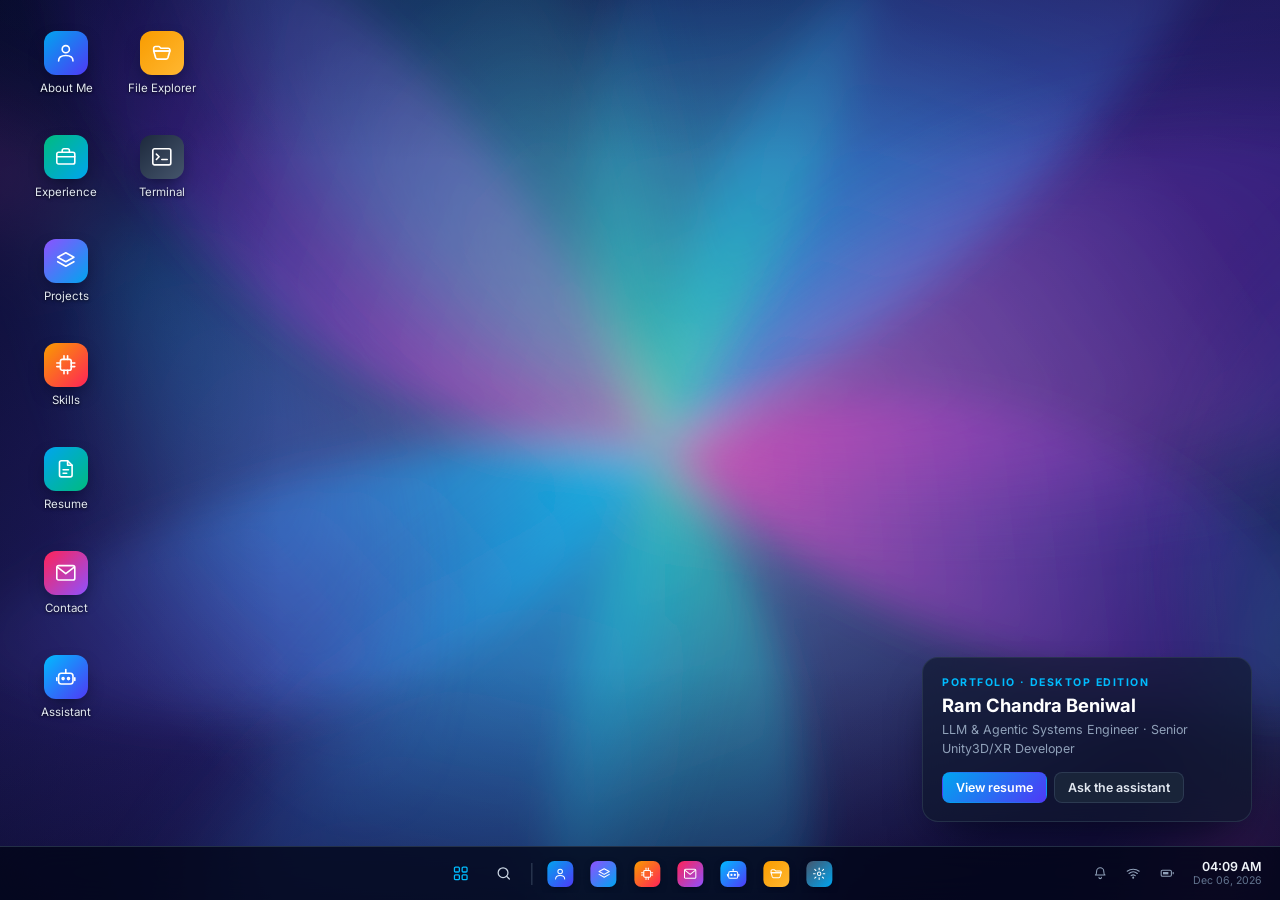
==== index.html @ abf116e7 "Rebuild the portfolio as a lightweight desktop environment Replaces the NovaOS base with a dependenc" ====
<!DOCTYPE html>
<html lang="en">

<head>
	<meta charset="UTF-8">
	<meta name="viewport" content="width=device-width, initial-scale=1.0">
	<title>Ram Chandra Beniwal | Portfolio</title>
	<meta name="description"
		content="Portfolio of Ram Chandra Beniwal — AI/ML Lead building production LLM systems: multimodal RAG, agentic orchestration, multi-agent systems, and knowledge-graph retrieval. Presented as a desktop you can use.">
	<meta name="author" content="Ram Chandra Beniwal">
	<meta name="theme-color" content="#020618">
	<meta property="og:title" content="Ram Chandra Beniwal | AI/ML Lead">
	<meta property="og:description"
		content="A portfolio you can actually use — RAG, agentic systems, knowledge graphs, and XR, laid out as a desktop full of apps.">
	<meta property="og:type" content="website">
	<link rel="icon" type="image/png" href="n.png">
	<link rel="apple-touch-icon" href="n.png">
	<link rel="manifest" href="webmanifest.json">
	<link rel="preconnect" href="https://fonts.googleapis.com">
	<link rel="preconnect" href="https://fonts.gstatic.com" crossorigin>
	<link rel="stylesheet"
		href="https://fonts.googleapis.com/css2?family=Inter:wght@200;400;500;600;700;800&family=JetBrains+Mono:wght@400;500&display=swap">
	<link rel="stylesheet" href="app/os.css">
</head>

<body data-wallpaper="nebula">
	<!-- ================= boot ================= -->
	<div id="boot">
		<div class="boot-inner">
			<div class="boot-logo">RC</div>
			<div>
				<div class="boot-title" id="boot-title">Ram Chandra Beniwal</div>
				<div class="boot-sub" id="boot-sub">AI/ML Lead — portfolio desktop</div>
			</div>
			<div class="boot-track">
				<div class="boot-fill" id="boot-fill"></div>
			</div>
			<div class="boot-log" id="boot-log">Starting up…</div>
		</div>
	</div>

	<!-- ================= lock ================= -->
	<div id="lock" hidden>
		<div class="lock-inner">
			<div class="lock-time" id="lock-time">00:00</div>
			<div class="lock-date" id="lock-date"></div>
			<div class="lock-avatar" id="lock-avatar">RC</div>
			<div class="lock-name" id="lock-name">Ram Chandra Beniwal</div>
			<div class="lock-role" id="lock-role">AI/ML Lead</div>
			<div class="lock-hint">Click anywhere to enter</div>
		</div>
	</div>

	<!-- ================= desktop ================= -->
	<div id="os">
		<div id="wallpaper"></div>

		<main id="desktop">
			<div id="desktop-icons"></div>

			<aside id="desk-hero">
				<div class="eyebrow">Portfolio · desktop edition</div>
				<h1 id="hero-name">Ram Chandra Beniwal</h1>
				<p id="hero-tagline">AI/ML Lead</p>
				<div class="hero-actions">
					<button class="btn primary" id="hero-resume">View resume</button>
					<button class="btn" id="hero-assistant">Ask the assistant</button>
				</div>
			</aside>

			<div id="windows"></div>
		</main>

		<!-- ================= taskbar ================= -->
		<nav id="taskbar">
			<div id="tb-dock">
				<button class="tb-icon start" id="tb-start" title="Start">
					<svg class="icon" viewBox="0 0 24 24" aria-hidden="true">
						<rect x="3" y="3" width="7" height="7" rx="1.5" />
						<rect x="14" y="3" width="7" height="7" rx="1.5" />
						<rect x="3" y="14" width="7" height="7" rx="1.5" />
						<rect x="14" y="14" width="7" height="7" rx="1.5" />
					</svg>
				</button>

				<button class="tb-icon" id="tb-search" title="Search apps">
					<svg class="icon" viewBox="0 0 24 24" aria-hidden="true">
						<circle cx="11" cy="11" r="7" />
						<path d="m20 20-3.6-3.6" />
					</svg>
				</button>

				<span class="tb-sep"></span>

				<div id="tb-tasks"></div>
			</div>

			<div id="tb-tray">
				<button class="tray-btn" id="tb-notif" title="Notifications" aria-label="Notifications"
					style="position:relative">
					<svg class="icon" viewBox="0 0 24 24" aria-hidden="true">
						<path d="M6 9a6 6 0 0 1 12 0c0 5 2 6 2 6H4s2-1 2-6" />
						<path d="M10 19a2 2 0 0 0 4 0" />
					</svg>
					<span id="notif-dot"
						style="display:none;position:absolute;top:5px;right:5px;width:7px;height:7px;border-radius:50%;background:var(--accent)"></span>
				</button>
				<button class="tray-btn" title="Network" aria-label="Network">
					<svg class="icon" viewBox="0 0 24 24" aria-hidden="true">
						<path d="M2 8.8a16 16 0 0 1 20 0" />
						<path d="M5 12.5a11 11 0 0 1 14 0" />
						<path d="M8.5 16a6 6 0 0 1 7 0" />
						<circle cx="12" cy="19.4" r="0.8" />
					</svg>
				</button>
				<button class="tray-btn" title="Battery" aria-label="Battery">
					<svg class="icon" viewBox="0 0 24 24" aria-hidden="true">
						<rect x="2" y="7" width="17" height="10" rx="2" />
						<path d="M22 11v2" />
						<path d="M5 10h9v4H5z" fill="currentColor" stroke="none" />
					</svg>
				</button>
				<button id="tb-clock">
					<div class="time" id="clock-time">00:00</div>
					<div class="date" id="clock-date"></div>
				</button>
			</div>
		</nav>

		<!-- ================= start menu ================= -->
		<div class="panel" id="start-menu" hidden>
			<div class="start-search">
				<svg class="icon" viewBox="0 0 24 24" aria-hidden="true">
					<circle cx="11" cy="11" r="7" />
					<path d="m20 20-3.6-3.6" />
				</svg>
				<input id="start-input" placeholder="Search apps and sections…" autocomplete="off">
			</div>

			<div>
				<div class="section-label" style="margin-bottom:0.5rem">All apps</div>
				<div class="start-grid" id="start-grid"></div>
				<p class="notif-empty" id="start-empty" hidden>Nothing matches that search.</p>
			</div>

			<div class="start-foot">
				<div class="who">
					<span class="avatar" id="start-avatar">RC</span>
					<span>
						<span class="nm" id="start-name">Ram Chandra Beniwal</span><br>
						<span class="rl" id="start-role">AI/ML Lead</span>
					</span>
				</div>
				<button class="tray-btn" id="start-lock" title="Lock" aria-label="Lock">
					<svg class="icon" viewBox="0 0 24 24" aria-hidden="true">
						<rect x="4" y="10" width="16" height="11" rx="2" />
						<path d="M8 10V7a4 4 0 0 1 8 0v3" />
					</svg>
				</button>
				<button class="tray-btn" id="start-power" title="Restart" aria-label="Restart">
					<svg class="icon" viewBox="0 0 24 24" aria-hidden="true">
						<path d="M12 3v8" />
						<path d="M6.5 6.5a8 8 0 1 0 11 0" />
					</svg>
				</button>
			</div>
		</div>

		<!-- ================= notification centre ================= -->
		<div class="panel" id="notif-panel" hidden>
			<div class="notif-head">
				<h3>Notifications</h3>
				<button class="btn ghost" id="notif-clear">Clear all</button>
			</div>
			<div id="notif-list"></div>
			<div class="section-label">Quick settings</div>
			<div class="quick-grid">
				<div class="quick on">
					<svg class="icon" viewBox="0 0 24 24" aria-hidden="true">
						<path d="M2 8.8a16 16 0 0 1 20 0" />
						<path d="M5 12.5a11 11 0 0 1 14 0" />
						<path d="M8.5 16a6 6 0 0 1 7 0" />
					</svg>Wi-Fi
				</div>
				<div class="quick on">
					<svg class="icon" viewBox="0 0 24 24" aria-hidden="true">
						<rect x="2" y="7" width="17" height="10" rx="2" />
						<path d="M22 11v2" />
					</svg>Battery 100%
				</div>
			</div>
		</div>

		<!-- ================= desktop context menu ================= -->
		<div id="ctx-menu" hidden>
			<button class="ctx-item" data-action="open" data-app="about">Open About Me</button>
			<button class="ctx-item" data-action="open" data-app="terminal">Open Terminal</button>
			<button class="ctx-item" data-action="open" data-app="files">Open File Explorer</button>
			<div class="ctx-sep"></div>
			<button class="ctx-item" data-action="wallpaper">Personalise…</button>
			<button class="ctx-item" data-action="refresh">Refresh</button>
		</div>
	</div>

	<div id="toasts"></div>

	<noscript>
		<div style="padding:2rem;max-width:720px;margin:0 auto;line-height:1.7">
			<h1>Ram Chandra Beniwal</h1>
			<h2>AI/ML Lead · LLM &amp; Agentic Systems Engineer</h2>
			<p>This portfolio runs as a small desktop environment in your browser, so it needs JavaScript. The short
				version:</p>
			<p>AI/ML Lead with 4+ years building and shipping production LLM systems — multimodal RAG pipelines, agentic
				orchestration, multi-agent systems, and knowledge-graph-powered retrieval. Currently leading the AI
				engineering team at Futureverse. Previously led Unity, XR and AI/LLM development for medical XR products
				at Metamix Technologies.</p>
			<p>
				Email: <a href="mailto:ramchandra.nitsri@gmail.com">ramchandra.nitsri@gmail.com</a> ·
				Phone: +91-8290637199 ·
				<a href="https://www.linkedin.com/in/ramchandra95">LinkedIn</a> ·
				<a href="assets/RamChandra_Beniwal_Resume.pdf">Download resume (PDF)</a>
			</p>
		</div>
	</noscript>

	<script src="app/icons.js"></script>
	<script src="app/data.js"></script>
	<script src="app/apps.js"></script>
	<script src="app/os.js"></script>
</body>

</html>
---- app/os.css ----
/* ============================================================
   Beniwal OS — desktop portfolio shell
   ============================================================ */

:root {
	--slate-950: #020618;
	--slate-900: #0f172b;
	--slate-800: #1d293d;
	--slate-700: #314158;
	--slate-600: #45556c;
	--slate-500: #62748e;
	--slate-400: #90a1b9;
	--slate-300: #cad5e2;
	--slate-200: #e2e8f0;
	--slate-100: #f1f5f9;

	--accent: #00a5ef;
	--accent-soft: #00bcfe;
	--accent-text: #7dd8ff;
	--accent-deep: #0069d1;
	--emerald: #00bb7f;
	--emerald-soft: #46d9a4;
	--amber: #f99c00;
	--rose: #ff2357;

	--radius-lg: 8px;
	--radius-xl: 12px;
	--radius-2xl: 16px;

	--taskbar-h: 54px;
	--font-sans: 'Inter', -apple-system, BlinkMacSystemFont, 'Segoe UI', Roboto, 'Helvetica Neue', Arial, sans-serif;
	--font-mono: ui-monospace, SFMono-Regular, 'JetBrains Mono', Menlo, Consolas, 'Liberation Mono', monospace;

	--ring: 0 0 0 1px rgb(49 65 88 / 0.6);
	--shadow-win: 0 30px 60px -12px rgb(2 6 24 / 0.75), 0 0 0 1px rgb(49 65 88 / 0.7);
}

* {
	box-sizing: border-box;
	margin: 0;
	padding: 0;
}

html,
body {
	height: 100%;
}

body {
	font-family: var(--font-sans);
	background: var(--slate-950);
	color: var(--slate-200);
	overflow: hidden;
	-webkit-font-smoothing: antialiased;
	font-size: 14px;
}

button,
input,
textarea,
select {
	font: inherit;
	color: inherit;
	background: none;
	border: 0;
}

button {
	cursor: pointer;
}

a {
	color: var(--accent-soft);
	text-decoration: none;
}

a:hover {
	text-decoration: underline;
}

ul {
	list-style: none;
}

.icon {
	width: 1em;
	height: 1em;
	flex: 0 0 auto;
	stroke: currentColor;
	stroke-width: 1.8;
	stroke-linecap: round;
	stroke-linejoin: round;
	fill: none;
}

.sr-only {
	position: absolute;
	width: 1px;
	height: 1px;
	overflow: hidden;
	clip: rect(0 0 0 0);
	white-space: nowrap;
}

::-webkit-scrollbar {
	width: 10px;
	height: 10px;
}

::-webkit-scrollbar-track {
	background: transparent;
}

::-webkit-scrollbar-thumb {
	background: rgb(49 65 88 / 0.8);
	border: 3px solid transparent;
	background-clip: content-box;
	border-radius: 99px;
}

::-webkit-scrollbar-thumb:hover {
	background: rgb(98 116 142 / 0.9);
	background-clip: content-box;
}

/* ============================================================
   Boot + lock screens
   ============================================================ */

#boot,
#lock {
	position: fixed;
	inset: 0;
	z-index: 9999;
	display: grid;
	place-items: center;
	background: var(--slate-950);
	transition: opacity 0.5s ease, visibility 0.5s ease;
}

#boot[hidden],
#lock[hidden] {
	display: none;
}

.boot-inner {
	display: flex;
	flex-direction: column;
	align-items: center;
	gap: 1.5rem;
	text-align: center;
	padding: 2rem;
}

.boot-logo {
	width: 82px;
	height: 82px;
	border-radius: 22px;
	display: grid;
	place-items: center;
	font-size: 1.6rem;
	font-weight: 800;
	letter-spacing: -0.02em;
	color: #fff;
	background: linear-gradient(135deg, var(--accent) 0%, #4f39f6 100%);
	box-shadow: 0 18px 45px -10px color-mix(in srgb, var(--accent) 55%, transparent);
}

.boot-title {
	font-size: 1.1rem;
	font-weight: 700;
	color: var(--slate-100);
}

.boot-sub {
	font-size: 0.78rem;
	color: var(--slate-500);
	font-family: var(--font-mono);
}

.boot-track {
	width: 220px;
	height: 4px;
	border-radius: 99px;
	background: rgb(49 65 88 / 0.7);
	overflow: hidden;
}

.boot-fill {
	height: 100%;
	width: 0;
	border-radius: 99px;
	background: linear-gradient(90deg, var(--accent), #4f39f6);
	transition: width 0.25s ease;
}

.boot-log {
	font-family: var(--font-mono);
	font-size: 0.72rem;
	color: var(--slate-500);
	min-height: 1.2em;
}

/* lock screen */
#lock {
	background:
		radial-gradient(120% 120% at 80% 0%, rgb(49 46 129 / 0.45), transparent 55%),
		radial-gradient(100% 100% at 0% 100%, rgb(89 22 139 / 0.35), transparent 60%),
		var(--slate-950);
	cursor: pointer;
}

.lock-inner {
	display: flex;
	flex-direction: column;
	align-items: center;
	gap: 0.85rem;
	text-align: center;
}

.lock-time {
	font-size: clamp(3rem, 9vw, 5.5rem);
	font-weight: 200;
	letter-spacing: -0.03em;
	line-height: 1;
	color: #fff;
}

.lock-date {
	color: var(--slate-400);
	font-size: 0.95rem;
}

.lock-avatar {
	margin-top: 1.5rem;
	width: 88px;
	height: 88px;
	border-radius: 50%;
	display: grid;
	place-items: center;
	font-size: 1.7rem;
	font-weight: 700;
	color: #fff;
	background: linear-gradient(135deg, var(--accent), #4f39f6);
	box-shadow: 0 0 0 4px rgb(255 255 255 / 0.08);
}

.lock-name {
	font-size: 1.05rem;
	font-weight: 600;
	color: var(--slate-100);
}

.lock-role {
	font-size: 0.82rem;
	color: var(--slate-400);
}

.lock-hint {
	margin-top: 1.75rem;
	font-size: 0.78rem;
	color: var(--slate-500);
	display: inline-flex;
	align-items: center;
	gap: 0.4rem;
	padding: 0.5rem 1rem;
	border-radius: 99px;
	border: 1px solid rgb(49 65 88 / 0.7);
	background: rgb(15 23 43 / 0.6);
	animation: pulse 2.4s ease-in-out infinite;
}

@keyframes pulse {
	50% {
		opacity: 0.55;
	}
}

/* ============================================================
   Desktop
   ============================================================ */

#os {
	position: fixed;
	inset: 0;
	display: flex;
	flex-direction: column;
}

#wallpaper {
	position: absolute;
	inset: 0;
	background-color: var(--slate-950);
	/* JS swaps this for the selected wallpaper; path is relative to this stylesheet */
	background-image: url('../assets/wallpapers/bloom.svg');
	background-size: cover;
	background-position: center;
	background-repeat: no-repeat;
}

/* keeps icon labels and the taskbar legible over bright wallpapers */
#wallpaper::after {
	content: '';
	position: absolute;
	inset: 0;
	background:
		linear-gradient(to bottom, rgb(2 6 24 / 0.18) 0%, transparent 18%, transparent 74%, rgb(2 6 24 / 0.3) 100%),
		linear-gradient(to right, rgb(2 6 24 / 0.34) 0%, transparent 22%);
}

#desktop {
	position: relative;
	flex: 1;
	min-height: 0;
	padding: 1.25rem;
	overflow: hidden;
}

#desktop-icons {
	display: grid;
	grid-auto-flow: column;
	grid-template-rows: repeat(auto-fill, 100px);
	grid-auto-columns: 92px;
	gap: 0.25rem;
	height: 100%;
	justify-content: start;
	align-content: start;
	position: relative;
	z-index: 1;
}

.desk-icon {
	display: flex;
	flex-direction: column;
	align-items: center;
	gap: 0.4rem;
	padding: 0.6rem 0.35rem;
	border-radius: var(--radius-xl);
	border: 1px solid transparent;
	text-align: center;
	transition: background 0.15s ease, border-color 0.15s ease;
	user-select: none;
}

.desk-icon:hover,
.desk-icon:focus-visible {
	background: rgb(15 23 43 / 0.6);
	border-color: rgb(49 65 88 / 0.7);
	outline: none;
}

.desk-icon.selected {
	background: color-mix(in srgb, var(--accent) 16%, transparent);
	border-color: color-mix(in srgb, var(--accent) 50%, transparent);
}

.desk-icon .glyph {
	width: 44px;
	height: 44px;
	border-radius: 12px;
	display: grid;
	place-items: center;
	font-size: 1.35rem;
	color: #fff;
	box-shadow: 0 8px 20px -8px rgb(2 6 24 / 0.9);
}

.desk-icon .label {
	font-size: 0.72rem;
	line-height: 1.25;
	color: var(--slate-200);
	text-shadow: 0 1px 3px rgb(0 0 0 / 0.8);
}

/* hero badge on the desktop */
#desk-hero {
	position: absolute;
	right: 1.75rem;
	bottom: 1.5rem;
	max-width: 330px;
	padding: 1.1rem 1.2rem;
	border-radius: var(--radius-2xl);
	background: rgb(15 23 43 / 0.65);
	border: 1px solid rgb(49 65 88 / 0.6);
	backdrop-filter: blur(18px);
	box-shadow: 0 24px 50px -20px rgb(2 6 24 / 0.9);
	z-index: 1;
}

#desk-hero .eyebrow {
	font-size: 0.66rem;
	text-transform: uppercase;
	letter-spacing: 0.14em;
	color: var(--accent-soft);
	font-weight: 700;
}

#desk-hero h1 {
	margin-top: 0.35rem;
	font-size: 1.15rem;
	font-weight: 700;
	color: #fff;
}

#desk-hero p {
	margin-top: 0.3rem;
	font-size: 0.78rem;
	color: var(--slate-400);
	line-height: 1.5;
}

#desk-hero .hero-actions {
	margin-top: 0.85rem;
	display: flex;
	gap: 0.45rem;
	flex-wrap: wrap;
}

@media (max-width: 820px) {
	#desk-hero {
		display: none;
	}
}

/* ============================================================
   Buttons
   ============================================================ */

.btn {
	display: inline-flex;
	align-items: center;
	gap: 0.4rem;
	padding: 0.45rem 0.8rem;
	border-radius: var(--radius-lg);
	font-size: 0.78rem;
	font-weight: 600;
	background: rgb(29 41 61 / 0.8);
	border: 1px solid rgb(49 65 88 / 0.8);
	color: var(--slate-200);
	transition: background 0.15s ease, border-color 0.15s ease, transform 0.15s ease;
	white-space: nowrap;
}

.btn:hover {
	background: rgb(49 65 88 / 0.9);
	border-color: color-mix(in srgb, var(--accent) 50%, transparent);
	transform: translateY(-1px);
}

.btn.primary {
	background: linear-gradient(135deg, var(--accent), #4f39f6);
	border-color: transparent;
	color: #fff;
}

.btn.primary:hover {
	filter: brightness(1.08);
}

.btn.ghost {
	background: transparent;
}

.btn .icon {
	font-size: 0.95rem;
}

/* ============================================================
   Windows
   ============================================================ */

#windows {
	position: absolute;
	inset: 0;
	pointer-events: none;
}

.window {
	position: absolute;
	display: flex;
	flex-direction: column;
	min-width: 320px;
	min-height: 220px;
	border-radius: var(--radius-2xl);
	background: rgb(15 23 43 / 0.92);
	backdrop-filter: blur(22px);
	box-shadow: var(--shadow-win);
	overflow: hidden;
	pointer-events: auto;
	animation: win-in 0.16s ease-out;
}

@keyframes win-in {
	from {
		opacity: 0;
		transform: scale(0.97) translateY(8px);
	}
}

.window.minimized {
	display: none;
}

.window.maximized {
	inset: 0 !important;
	width: auto !important;
	height: auto !important;
	border-radius: 0;
}

.window.focused {
	box-shadow: 0 34px 70px -14px rgb(2 6 24 / 0.85), 0 0 0 1px color-mix(in srgb, var(--accent) 45%, transparent);
}

.titlebar {
	display: flex;
	align-items: center;
	gap: 0.55rem;
	padding: 0.55rem 0.6rem 0.55rem 0.85rem;
	background: rgb(2 6 24 / 0.55);
	border-bottom: 1px solid rgb(49 65 88 / 0.6);
	cursor: move;
	user-select: none;
	flex: 0 0 auto;
}

.titlebar .tb-glyph {
	width: 22px;
	height: 22px;
	border-radius: 6px;
	display: grid;
	place-items: center;
	font-size: 0.72rem;
	color: #fff;
}

.titlebar .tb-title {
	font-size: 0.8rem;
	font-weight: 600;
	color: var(--slate-200);
	white-space: nowrap;
	overflow: hidden;
	text-overflow: ellipsis;
}

.titlebar .tb-sub {
	font-size: 0.7rem;
	color: var(--slate-500);
	white-space: nowrap;
	overflow: hidden;
	text-overflow: ellipsis;
}

.titlebar .tb-actions {
	margin-left: auto;
	display: flex;
	align-items: center;
	gap: 0.15rem;
}

.tb-btn {
	width: 30px;
	height: 26px;
	border-radius: 7px;
	display: grid;
	place-items: center;
	color: var(--slate-400);
	font-size: 0.85rem;
	transition: background 0.12s ease, color 0.12s ease;
}

.tb-btn:hover {
	background: rgb(49 65 88 / 0.8);
	color: #fff;
}

.tb-btn.close:hover {
	background: var(--rose);
	color: #fff;
}

.win-body {
	flex: 1;
	min-height: 0;
	overflow: auto;
	position: relative;
}

.resize-handle {
	position: absolute;
	z-index: 5;
}

.resize-handle.e {
	top: 0;
	right: -3px;
	width: 8px;
	height: 100%;
	cursor: ew-resize;
}

.resize-handle.s {
	bottom: -3px;
	left: 0;
	width: 100%;
	height: 8px;
	cursor: ns-resize;
}

.resize-handle.se {
	right: -3px;
	bottom: -3px;
	width: 16px;
	height: 16px;
	cursor: nwse-resize;
}

.resize-handle.w {
	top: 0;
	left: -3px;
	width: 8px;
	height: 100%;
	cursor: ew-resize;
}

.resize-handle.n {
	top: -3px;
	left: 0;
	width: 100%;
	height: 8px;
	cursor: ns-resize;
}

/* ============================================================
   Taskbar
   ============================================================ */

#taskbar {
	position: relative;
	z-index: 500;
	flex: 0 0 var(--taskbar-h);
	height: var(--taskbar-h);
	display: flex;
	align-items: center;
	padding: 0 0.6rem;
	background: rgb(2 6 24 / 0.78);
	backdrop-filter: blur(24px);
	border-top: 1px solid rgb(49 65 88 / 0.7);
}

/* centred dock, Windows 11 style — switchable to left in Settings */
#tb-dock {
	position: absolute;
	left: 50%;
	transform: translateX(-50%);
	display: flex;
	align-items: center;
	gap: 0.2rem;
	max-width: calc(100% - 230px);
}

body[data-taskbar='left'] #tb-dock {
	position: static;
	left: auto;
	transform: none;
	margin-right: auto;
	max-width: calc(100% - 220px);
}

.tb-sep {
	width: 1px;
	height: 22px;
	margin: 0 0.3rem;
	background: rgb(69 85 108 / 0.8);
}

.tb-icon {
	position: relative;
	width: 40px;
	height: 38px;
	border-radius: 9px;
	display: grid;
	place-items: center;
	color: var(--slate-300);
	font-size: 1.05rem;
	transition: background 0.14s ease, transform 0.14s ease;
}

.tb-icon:hover {
	background: rgb(49 65 88 / 0.75);
	color: #fff;
	transform: translateY(-1px);
}

.tb-icon.start .icon {
	color: var(--accent-soft);
}

.tb-icon.start.active,
.tb-icon.start:hover {
	background: color-mix(in srgb, var(--accent) 20%, transparent);
}

#tb-tasks {
	display: flex;
	align-items: center;
	gap: 0.2rem;
	min-width: 0;
	overflow-x: auto;
	scrollbar-width: none;
}

#tb-tasks::-webkit-scrollbar {
	display: none;
}

/* dock app buttons: coloured glyph + running indicator */
.task {
	position: relative;
	width: 40px;
	height: 38px;
	border-radius: 9px;
	display: grid;
	place-items: center;
	transition: background 0.14s ease, transform 0.14s ease;
}

.task:hover {
	background: rgb(49 65 88 / 0.7);
	transform: translateY(-1px);
}

.task .glyph {
	width: 26px;
	height: 26px;
	border-radius: 7px;
	display: grid;
	place-items: center;
	color: #fff;
	font-size: 0.85rem;
	box-shadow: 0 3px 8px -3px rgb(2 6 24 / 0.9);
}

.task.running::after {
	content: '';
	position: absolute;
	left: 50%;
	bottom: 2px;
	width: 5px;
	height: 3px;
	border-radius: 99px;
	background: var(--accent-soft);
	transform: translateX(-50%);
	transition: width 0.15s ease;
}

.task.active {
	background: color-mix(in srgb, var(--accent) 18%, transparent);
}

.task.active::after {
	width: 16px;
}

#tb-tray {
	display: flex;
	align-items: center;
	gap: 0.2rem;
	margin-left: auto;
	padding-left: 0.4rem;
}

.tray-btn {
	display: inline-flex;
	align-items: center;
	gap: 0.3rem;
	padding: 0.38rem 0.5rem;
	border-radius: var(--radius-lg);
	color: var(--slate-400);
	font-size: 0.9rem;
	transition: background 0.15s ease, color 0.15s ease;
}

.tray-btn:hover {
	background: rgb(49 65 88 / 0.75);
	color: #fff;
}

#tb-clock {
	text-align: right;
	line-height: 1.15;
	padding: 0.3rem 0.5rem;
	border-radius: var(--radius-lg);
	transition: background 0.15s ease;
}

#tb-clock:hover {
	background: rgb(49 65 88 / 0.7);
}

#tb-clock .time {
	font-size: 0.78rem;
	font-weight: 600;
	color: var(--slate-100);
}

#tb-clock .date {
	font-size: 0.66rem;
	color: var(--slate-500);
}

@media (max-width: 720px) {
	#tb-dock {
		max-width: calc(100% - 150px);
	}

	.task:not(.running) {
		display: none;
	}
}

/* ============================================================
   Start menu / search / notifications panels
   ============================================================ */

.panel {
	position: absolute;
	z-index: 600;
	border-radius: var(--radius-2xl);
	background: rgb(15 23 43 / 0.95);
	border: 1px solid rgb(49 65 88 / 0.8);
	backdrop-filter: blur(28px);
	box-shadow: 0 30px 60px -18px rgb(2 6 24 / 0.95);
	animation: panel-in 0.14s ease-out;
}

@keyframes panel-in {
	from {
		opacity: 0;
		transform: translateY(10px);
	}
}

.panel[hidden] {
	display: none !important;
}

#start-menu {
	left: 0.6rem;
	bottom: calc(var(--taskbar-h) + 0.5rem);
	width: min(520px, calc(100vw - 1.2rem));
	padding: 1rem;
	display: flex;
	flex-direction: column;
	gap: 0.9rem;
}

.start-search {
	display: flex;
	align-items: center;
	gap: 0.5rem;
	padding: 0.55rem 0.8rem;
	border-radius: 99px;
	border: 1px solid rgb(49 65 88 / 0.8);
	background: rgb(2 6 24 / 0.7);
	color: var(--slate-400);
}

.start-search input {
	flex: 1;
	min-width: 0;
	font-size: 0.82rem;
	color: var(--slate-100);
	outline: none;
}

.start-search input::placeholder {
	color: var(--slate-500);
}

.section-label {
	font-size: 0.65rem;
	text-transform: uppercase;
	letter-spacing: 0.14em;
	font-weight: 700;
	color: var(--slate-500);
}

.start-grid {
	display: grid;
	grid-template-columns: repeat(auto-fill, minmax(84px, 1fr));
	gap: 0.35rem;
	max-height: 300px;
	overflow-y: auto;
}

.start-app {
	display: flex;
	flex-direction: column;
	align-items: center;
	gap: 0.4rem;
	padding: 0.7rem 0.35rem;
	border-radius: var(--radius-xl);
	border: 1px solid transparent;
	text-align: center;
	transition: background 0.15s ease, border-color 0.15s ease;
}

.start-app:hover {
	background: rgb(49 65 88 / 0.6);
	border-color: color-mix(in srgb, var(--accent) 35%, transparent);
}

.start-app .glyph {
	width: 38px;
	height: 38px;
	border-radius: 10px;
	display: grid;
	place-items: center;
	color: #fff;
	font-size: 1.1rem;
}

.start-app .label {
	font-size: 0.68rem;
	color: var(--slate-300);
	line-height: 1.2;
}

.start-foot {
	display: flex;
	align-items: center;
	gap: 0.6rem;
	padding-top: 0.8rem;
	border-top: 1px solid rgb(49 65 88 / 0.7);
}

.start-foot .who {
	display: flex;
	align-items: center;
	gap: 0.55rem;
	flex: 1;
	min-width: 0;
}

.start-foot .avatar {
	width: 34px;
	height: 34px;
	border-radius: 50%;
	display: grid;
	place-items: center;
	font-size: 0.72rem;
	font-weight: 700;
	color: #fff;
	background: linear-gradient(135deg, var(--accent), #4f39f6);
}

.start-foot .nm {
	font-size: 0.78rem;
	font-weight: 600;
	color: var(--slate-100);
}

.start-foot .rl {
	font-size: 0.68rem;
	color: var(--slate-500);
}

#notif-panel {
	right: 0.6rem;
	bottom: calc(var(--taskbar-h) + 0.5rem);
	width: min(360px, calc(100vw - 1.2rem));
	padding: 0.9rem;
	display: flex;
	flex-direction: column;
	gap: 0.7rem;
}

.notif-head {
	display: flex;
	align-items: center;
	justify-content: space-between;
}

.notif-head h3 {
	font-size: 0.85rem;
	font-weight: 700;
	color: var(--slate-100);
}

#notif-list {
	display: flex;
	flex-direction: column;
	gap: 0.5rem;
	max-height: 320px;
	overflow-y: auto;
}

.notif {
	padding: 0.7rem 0.8rem;
	border-radius: var(--radius-xl);
	background: rgb(2 6 24 / 0.6);
	border: 1px solid rgb(49 65 88 / 0.7);
}

.notif .nt {
	font-size: 0.78rem;
	font-weight: 600;
	color: var(--slate-100);
	display: flex;
	align-items: center;
	gap: 0.4rem;
}

.notif .nb {
	margin-top: 0.2rem;
	font-size: 0.74rem;
	color: var(--slate-400);
	line-height: 1.5;
}

.notif-empty {
	padding: 1.5rem 0;
	text-align: center;
	font-size: 0.76rem;
	color: var(--slate-500);
}

/* quick settings inside notification panel */
.quick-grid {
	display: grid;
	grid-template-columns: repeat(2, 1fr);
	gap: 0.4rem;
}

.quick {
	display: flex;
	align-items: center;
	gap: 0.5rem;
	padding: 0.6rem 0.7rem;
	border-radius: var(--radius-xl);
	border: 1px solid rgb(49 65 88 / 0.7);
	background: rgb(2 6 24 / 0.5);
	font-size: 0.74rem;
	color: var(--slate-300);
}

.quick.on {
	background: color-mix(in srgb, var(--accent) 18%, transparent);
	border-color: color-mix(in srgb, var(--accent) 50%, transparent);
	color: #fff;
}

/* toasts */
#toasts {
	position: fixed;
	right: 0.8rem;
	bottom: calc(var(--taskbar-h) + 0.8rem);
	z-index: 800;
	display: flex;
	flex-direction: column;
	gap: 0.5rem;
	pointer-events: none;
}

.toast {
	min-width: 240px;
	max-width: 320px;
	padding: 0.7rem 0.85rem;
	border-radius: var(--radius-xl);
	background: rgb(15 23 43 / 0.95);
	border: 1px solid color-mix(in srgb, var(--accent) 40%, transparent);
	box-shadow: 0 20px 40px -14px rgb(2 6 24 / 0.9);
	animation: toast-in 0.2s ease-out;
}

@keyframes toast-in {
	from {
		opacity: 0;
		transform: translateX(20px);
	}
}

.toast.out {
	opacity: 0;
	transform: translateX(20px);
	transition: opacity 0.25s ease, transform 0.25s ease;
}

.toast .tt {
	font-size: 0.78rem;
	font-weight: 600;
	color: var(--slate-100);
	display: flex;
	align-items: center;
	gap: 0.4rem;
}

.toast .tb {
	margin-top: 0.15rem;
	font-size: 0.73rem;
	color: var(--slate-400);
	line-height: 1.45;
}

/* context menu */
#ctx-menu {
	position: absolute;
	z-index: 700;
	min-width: 190px;
	padding: 0.35rem;
	border-radius: var(--radius-xl);
	background: rgb(15 23 43 / 0.97);
	border: 1px solid rgb(49 65 88 / 0.85);
	box-shadow: 0 24px 48px -16px rgb(2 6 24 / 0.95);
}

#ctx-menu[hidden] {
	display: none;
}

.ctx-item {
	display: flex;
	align-items: center;
	gap: 0.55rem;
	width: 100%;
	padding: 0.5rem 0.6rem;
	border-radius: var(--radius-lg);
	font-size: 0.78rem;
	color: var(--slate-300);
	text-align: left;
}

.ctx-item:hover {
	background: color-mix(in srgb, var(--accent) 18%, transparent);
	color: #fff;
}

.ctx-sep {
	height: 1px;
	margin: 0.3rem 0.2rem;
	background: rgb(49 65 88 / 0.8);
}

/* ============================================================
   Shared app-content primitives
   ============================================================ */

.app {
	padding: 1.3rem 1.4rem 1.8rem;
	max-width: 940px;
	margin: 0 auto;
	display: flex;
	flex-direction: column;
	gap: 1.4rem;
}

.app-head h1 {
	font-size: 1.15rem;
	font-weight: 700;
	color: #fff;
	display: flex;
	align-items: center;
	gap: 0.5rem;
}

.app-head h1 .icon {
	color: var(--accent-soft);
	font-size: 1.15rem;
}

.app-head p {
	margin-top: 0.25rem;
	font-size: 0.8rem;
	color: var(--slate-400);
}

.card {
	padding: 1rem 1.1rem;
	border-radius: var(--radius-2xl);
	background: rgb(2 6 24 / 0.45);
	border: 1px solid rgb(49 65 88 / 0.65);
}

.card.hoverable {
	transition: border-color 0.15s ease, transform 0.15s ease;
}

.card.hoverable:hover {
	border-color: color-mix(in srgb, var(--accent) 50%, transparent);
	transform: translateY(-2px);
}

.card.featured {
	background:
		radial-gradient(120% 140% at 100% 0%, color-mix(in srgb, var(--accent) 16%, transparent), transparent 60%),
		rgb(2 6 24 / 0.5);
	border-color: color-mix(in srgb, var(--accent) 40%, transparent);
}

.card h3 {
	font-size: 0.92rem;
	font-weight: 700;
	color: var(--slate-100);
}

.stack {
	display: flex;
	flex-direction: column;
	gap: 0.75rem;
}

.grid-2 {
	display: grid;
	grid-template-columns: repeat(auto-fit, minmax(230px, 1fr));
	gap: 0.7rem;
}

.grid-4 {
	display: grid;
	grid-template-columns: repeat(auto-fit, minmax(140px, 1fr));
	gap: 0.6rem;
}

.eyebrow {
	font-size: 0.66rem;
	text-transform: uppercase;
	letter-spacing: 0.14em;
	font-weight: 700;
	color: var(--slate-500);
	display: flex;
	align-items: center;
	gap: 0.45rem;
}

.eyebrow .icon {
	color: var(--emerald-soft);
	font-size: 0.9rem;
}

.tag {
	display: inline-flex;
	align-items: center;
	padding: 0.16rem 0.5rem;
	border-radius: 99px;
	font-size: 0.68rem;
	background: rgb(49 65 88 / 0.55);
	border: 1px solid rgb(69 85 108 / 0.7);
	color: var(--slate-300);
}

.tag.accent {
	background: color-mix(in srgb, var(--accent) 16%, transparent);
	border-color: color-mix(in srgb, var(--accent) 45%, transparent);
	color: var(--accent-text);
	font-weight: 600;
}

.tag.good {
	background: rgb(0 187 127 / 0.14);
	border-color: rgb(0 187 127 / 0.4);
	color: var(--emerald-soft);
	font-weight: 600;
}

.tags {
	display: flex;
	flex-wrap: wrap;
	gap: 0.3rem;
}

.bullets {
	display: flex;
	flex-direction: column;
	gap: 0.45rem;
}

.bullets li {
	position: relative;
	padding-left: 1rem;
	font-size: 0.82rem;
	line-height: 1.6;
	color: var(--slate-300);
}

.bullets li::before {
	content: '';
	position: absolute;
	left: 0;
	top: 0.6em;
	width: 5px;
	height: 5px;
	border-radius: 50%;
	background: var(--accent);
}

.muted {
	color: var(--slate-400);
	font-size: 0.82rem;
	line-height: 1.65;
}

/* About */
.about-hero {
	display: flex;
	gap: 1.1rem;
	align-items: center;
	flex-wrap: wrap;
}

.about-hero .avatar {
	width: 78px;
	height: 78px;
	border-radius: 20px;
	display: grid;
	place-items: center;
	font-size: 1.6rem;
	font-weight: 800;
	color: #fff;
	background: linear-gradient(140deg, var(--accent), #4f39f6 65%, #00bb7f);
	box-shadow: 0 14px 30px -12px color-mix(in srgb, var(--accent) 70%, transparent);
}

.about-hero h2 {
	font-size: 1.35rem;
	font-weight: 800;
	color: #fff;
	line-height: 1.2;
}

.about-hero .role {
	margin: 0.25rem 0 0.55rem;
	font-size: 0.85rem;
	color: var(--accent-text);
}

.stat {
	padding: 0.8rem 0.9rem;
	border-radius: var(--radius-xl);
	background: rgb(2 6 24 / 0.5);
	border: 1px solid rgb(49 65 88 / 0.65);
}

.stat .num {
	font-size: 1.35rem;
	font-weight: 800;
	color: var(--emerald-soft);
	line-height: 1.1;
}

.stat .lbl {
	font-size: 0.7rem;
	color: var(--slate-400);
	margin-top: 0.1rem;
}

/* Experience timeline */
.timeline {
	display: flex;
	flex-direction: column;
	gap: 0.85rem;
	padding-left: 1.1rem;
	border-left: 1px solid rgb(49 65 88 / 0.8);
}

.job {
	position: relative;
}

.job::before {
	content: '';
	position: absolute;
	left: calc(-1.1rem - 5px);
	top: 1.25rem;
	width: 9px;
	height: 9px;
	border-radius: 50%;
	background: var(--slate-600);
	box-shadow: 0 0 0 3px var(--slate-950);
}

.job.current::before {
	background: var(--emerald);
	box-shadow: 0 0 0 3px var(--slate-950), 0 0 12px 2px rgb(0 187 127 / 0.6);
}

.job-head {
	display: flex;
	align-items: baseline;
	gap: 0.5rem;
	flex-wrap: wrap;
}

.job-head h3 {
	font-size: 0.98rem;
}

.job .company {
	font-size: 0.84rem;
	color: var(--accent-text);
	margin-top: 0.1rem;
}

.job .period {
	font-size: 0.74rem;
	color: var(--slate-500);
	display: inline-flex;
	align-items: center;
	gap: 0.3rem;
	margin: 0.35rem 0 0.7rem;
}

/* Projects */
.proj-head {
	display: flex;
	align-items: flex-start;
	gap: 0.7rem;
	margin-bottom: 0.6rem;
}

.proj-head .glyph {
	width: 36px;
	height: 36px;
	border-radius: 10px;
	display: grid;
	place-items: center;
	background: color-mix(in srgb, var(--accent) 16%, transparent);
	border: 1px solid color-mix(in srgb, var(--accent) 40%, transparent);
	color: var(--accent-text);
	font-size: 1.05rem;
}

.proj-head .titles {
	flex: 1;
	min-width: 0;
}

.proj-head .sub {
	font-size: 0.76rem;
	color: var(--slate-400);
}

/* Skills */
.filterbar {
	display: flex;
	align-items: center;
	gap: 0.5rem;
	padding: 0.5rem 0.8rem;
	border-radius: 99px;
	background: rgb(2 6 24 / 0.6);
	border: 1px solid rgb(49 65 88 / 0.7);
	color: var(--slate-500);
}

.filterbar input {
	flex: 1;
	min-width: 0;
	font-size: 0.8rem;
	color: var(--slate-100);
	outline: none;
}

.filterbar .count {
	font-size: 0.7rem;
	color: var(--slate-500);
	white-space: nowrap;
}

.skill-group[hidden],
.tag[hidden] {
	display: none;
}

.skill-group + .skill-group {
	margin-top: 1rem;
}

.skill-group .eyebrow {
	margin-bottom: 0.55rem;
}

.tag.hit {
	border-color: rgb(0 187 127 / 0.7);
	color: var(--emerald-soft);
}

/* Resume */
.resume-toolbar {
	display: flex;
	align-items: center;
	gap: 0.4rem;
	padding: 0.5rem 0.7rem;
	background: rgb(2 6 24 / 0.6);
	border-bottom: 1px solid rgb(49 65 88 / 0.7);
	position: sticky;
	top: 0;
	z-index: 2;
	flex-wrap: wrap;
}

.pdf-frame {
	width: 100%;
	height: calc(100% - 46px);
	min-height: 420px;
	border: 0;
	display: block;
	background: var(--slate-800);
}

.resume-fallback {
	padding: 2rem;
	text-align: center;
	color: var(--slate-400);
	font-size: 0.82rem;
}

/* Contact */
.contact-grid {
	display: grid;
	grid-template-columns: repeat(auto-fit, minmax(260px, 1fr));
	gap: 0.8rem;
	align-items: start;
}

.contact-row {
	display: flex;
	align-items: center;
	gap: 0.7rem;
	padding: 0.7rem 0.8rem;
	border-radius: var(--radius-xl);
	background: rgb(2 6 24 / 0.5);
	border: 1px solid rgb(49 65 88 / 0.65);
}

.contact-row .glyph {
	width: 32px;
	height: 32px;
	border-radius: 9px;
	display: grid;
	place-items: center;
	background: color-mix(in srgb, var(--accent) 14%, transparent);
	border: 1px solid color-mix(in srgb, var(--accent) 35%, transparent);
	color: var(--accent-text);
	font-size: 0.95rem;
}

.contact-row .k {
	font-size: 0.66rem;
	text-transform: uppercase;
	letter-spacing: 0.1em;
	color: var(--slate-500);
	font-weight: 700;
}

.contact-row .v {
	font-size: 0.82rem;
	color: var(--slate-100);
	word-break: break-all;
}

.contact-row .row-actions {
	margin-left: auto;
	display: flex;
	gap: 0.2rem;
}

.icon-btn {
	width: 30px;
	height: 30px;
	border-radius: 8px;
	display: grid;
	place-items: center;
	color: var(--slate-400);
	border: 1px solid transparent;
	transition: background 0.15s ease, color 0.15s ease;
}

.icon-btn:hover {
	background: rgb(49 65 88 / 0.8);
	color: #fff;
}

.icon-btn.done {
	color: var(--emerald-soft);
}

.status-pill {
	display: inline-flex;
	align-items: center;
	gap: 0.4rem;
	padding: 0.3rem 0.7rem;
	border-radius: 99px;
	font-size: 0.72rem;
	background: rgb(0 187 127 / 0.14);
	border: 1px solid rgb(0 187 127 / 0.4);
	color: var(--emerald-soft);
}

.status-pill .dot {
	width: 6px;
	height: 6px;
	border-radius: 50%;
	background: var(--emerald);
	animation: pulse 1.8s ease-in-out infinite;
}

.field {
	display: flex;
	flex-direction: column;
	gap: 0.3rem;
}

.field label {
	font-size: 0.7rem;
	text-transform: uppercase;
	letter-spacing: 0.1em;
	font-weight: 700;
	color: var(--slate-500);
}

.field input,
.field textarea {
	padding: 0.55rem 0.7rem;
	border-radius: var(--radius-lg);
	background: rgb(2 6 24 / 0.65);
	border: 1px solid rgb(49 65 88 / 0.8);
	font-size: 0.82rem;
	color: var(--slate-100);
	outline: none;
	resize: vertical;
}

.field input:focus,
.field textarea:focus {
	border-color: var(--accent);
	box-shadow: 0 0 0 3px color-mix(in srgb, var(--accent) 18%, transparent);
}

/* Terminal */
.term {
	height: 100%;
	display: flex;
	flex-direction: column;
	background: rgb(2 6 24 / 0.92);
	font-family: var(--font-mono);
	font-size: 0.78rem;
}

.term-out {
	flex: 1;
	min-height: 0;
	overflow-y: auto;
	padding: 0.9rem 1rem;
	display: flex;
	flex-direction: column;
	gap: 0.3rem;
	white-space: pre-wrap;
	word-break: break-word;
	line-height: 1.65;
	color: var(--slate-300);
}

.term-out .cmd {
	color: #fff;
}

.term-out .cmd b {
	color: var(--emerald-soft);
	font-weight: 600;
}

.term-out .err {
	color: #ff7a95;
}

.term-out .ok {
	color: var(--emerald-soft);
}

.term-out .dim {
	color: var(--slate-500);
}

.term-in {
	display: flex;
	align-items: center;
	gap: 0.5rem;
	padding: 0.6rem 1rem;
	border-top: 1px solid rgb(49 65 88 / 0.7);
}

.term-in .ps1 {
	color: var(--emerald-soft);
	white-space: nowrap;
}

.term-in input {
	flex: 1;
	min-width: 0;
	outline: none;
	color: #fff;
	font-family: var(--font-mono);
	font-size: 0.78rem;
}

/* File explorer */
.files {
	display: flex;
	height: 100%;
	min-height: 0;
}

.files-side {
	width: 190px;
	flex: 0 0 auto;
	padding: 0.8rem 0.6rem;
	border-right: 1px solid rgb(49 65 88 / 0.7);
	background: rgb(2 6 24 / 0.45);
	overflow-y: auto;
}

.files-side .side-item {
	display: flex;
	align-items: center;
	gap: 0.5rem;
	width: 100%;
	padding: 0.45rem 0.55rem;
	border-radius: var(--radius-lg);
	font-size: 0.78rem;
	color: var(--slate-300);
	text-align: left;
}

.files-side .side-item:hover {
	background: rgb(49 65 88 / 0.7);
	color: #fff;
}

.files-side .side-item.active {
	background: color-mix(in srgb, var(--accent) 16%, transparent);
	color: #fff;
}

.files-main {
	flex: 1;
	min-width: 0;
	display: flex;
	flex-direction: column;
}

.files-bar {
	display: flex;
	align-items: center;
	gap: 0.5rem;
	padding: 0.55rem 0.8rem;
	border-bottom: 1px solid rgb(49 65 88 / 0.7);
	font-size: 0.75rem;
	color: var(--slate-400);
	font-family: var(--font-mono);
}

.files-list {
	flex: 1;
	min-height: 0;
	overflow-y: auto;
	padding: 0.6rem;
	display: grid;
	grid-template-columns: repeat(auto-fill, minmax(120px, 1fr));
	gap: 0.4rem;
	align-content: start;
}

.file-item {
	display: flex;
	flex-direction: column;
	align-items: center;
	gap: 0.4rem;
	padding: 0.75rem 0.5rem;
	border-radius: var(--radius-xl);
	border: 1px solid transparent;
	font-size: 0.72rem;
	color: var(--slate-300);
	text-align: center;
	word-break: break-word;
}

.file-item:hover {
	background: rgb(49 65 88 / 0.55);
	border-color: color-mix(in srgb, var(--accent) 35%, transparent);
	color: #fff;
}

.file-item .icon {
	font-size: 1.5rem;
	color: var(--accent-text);
}

.file-item.folder .icon {
	color: var(--amber);
}

.file-view {
	padding: 1rem 1.1rem;
	font-family: var(--font-mono);
	font-size: 0.76rem;
	line-height: 1.7;
	white-space: pre-wrap;
	color: var(--slate-300);
}

/* Assistant */
.chat {
	display: flex;
	flex-direction: column;
	height: 100%;
	min-height: 0;
}

.chat-log {
	flex: 1;
	min-height: 0;
	overflow-y: auto;
	padding: 1rem;
	display: flex;
	flex-direction: column;
	gap: 0.8rem;
}

.msg {
	display: flex;
	gap: 0.6rem;
	max-width: 92%;
}

.msg.me {
	align-self: flex-end;
	flex-direction: row-reverse;
}

.msg .who {
	width: 28px;
	height: 28px;
	border-radius: 9px;
	flex: 0 0 auto;
	display: grid;
	place-items: center;
	font-size: 0.85rem;
	color: #fff;
	background: linear-gradient(135deg, var(--accent), #4f39f6);
}

.msg.me .who {
	background: rgb(49 65 88 / 0.9);
	color: var(--slate-200);
}

.bubble {
	padding: 0.65rem 0.85rem;
	border-radius: var(--radius-xl);
	background: rgb(2 6 24 / 0.6);
	border: 1px solid rgb(49 65 88 / 0.7);
	font-size: 0.8rem;
	line-height: 1.65;
	color: var(--slate-300);
}

.msg.me .bubble {
	background: color-mix(in srgb, var(--accent) 16%, transparent);
	border-color: color-mix(in srgb, var(--accent) 40%, transparent);
	color: #fff;
}

.bubble strong {
	color: #fff;
}

.chips {
	display: flex;
	flex-wrap: wrap;
	gap: 0.35rem;
	padding: 0 1rem 0.6rem;
}

.chip {
	padding: 0.35rem 0.7rem;
	border-radius: 99px;
	font-size: 0.72rem;
	background: rgb(2 6 24 / 0.6);
	border: 1px solid rgb(49 65 88 / 0.8);
	color: var(--slate-300);
	transition: background 0.15s ease, border-color 0.15s ease;
}

.chip:hover {
	background: color-mix(in srgb, var(--accent) 18%, transparent);
	border-color: color-mix(in srgb, var(--accent) 50%, transparent);
	color: #fff;
}

.chat-in {
	display: flex;
	gap: 0.5rem;
	padding: 0.7rem 1rem 0.9rem;
	border-top: 1px solid rgb(49 65 88 / 0.7);
}

.chat-in input {
	flex: 1;
	min-width: 0;
	padding: 0.55rem 0.8rem;
	border-radius: 99px;
	background: rgb(2 6 24 / 0.7);
	border: 1px solid rgb(49 65 88 / 0.8);
	font-size: 0.8rem;
	color: #fff;
	outline: none;
}

.chat-in input:focus {
	border-color: var(--accent);
}

.typing {
	display: inline-flex;
	gap: 3px;
}

.typing i {
	width: 5px;
	height: 5px;
	border-radius: 50%;
	background: var(--slate-500);
	animation: blink 1.2s infinite;
}

.typing i:nth-child(2) {
	animation-delay: 0.15s;
}

.typing i:nth-child(3) {
	animation-delay: 0.3s;
}

@keyframes blink {
	0%, 60%, 100% {
		opacity: 0.25;
	}
	30% {
		opacity: 1;
	}
}

/* Settings */
.settings-shell {
	display: flex;
	height: 100%;
	min-height: 0;
}

.settings-nav {
	width: 200px;
	flex: 0 0 auto;
	padding: 0.9rem 0.6rem;
	border-right: 1px solid rgb(49 65 88 / 0.7);
	background: rgb(2 6 24 / 0.45);
	overflow-y: auto;
}

.settings-nav .section-label {
	padding: 0 0.55rem 0.55rem;
}

.nav-item {
	display: flex;
	align-items: center;
	gap: 0.55rem;
	width: 100%;
	padding: 0.5rem 0.6rem;
	border-radius: var(--radius-lg);
	font-size: 0.78rem;
	color: var(--slate-300);
	text-align: left;
	transition: background 0.14s ease, color 0.14s ease;
}

.nav-item:hover {
	background: rgb(49 65 88 / 0.7);
	color: #fff;
}

.nav-item.active {
	background: color-mix(in srgb, var(--accent) 18%, transparent);
	color: #fff;
	font-weight: 600;
}

.settings-body {
	flex: 1;
	min-width: 0;
	overflow-y: auto;
}

.settings-pane {
	padding: 1.2rem 1.3rem 1.8rem;
	display: flex;
	flex-direction: column;
	gap: 1rem;
}

.pane-head h2 {
	font-size: 1rem;
	font-weight: 700;
	color: #fff;
}

.pane-head p {
	margin-top: 0.2rem;
	font-size: 0.78rem;
	color: var(--slate-400);
}

/* wallpaper gallery */
.wall-grid {
	display: grid;
	grid-template-columns: repeat(auto-fill, minmax(150px, 1fr));
	gap: 0.6rem;
}

.wall-card {
	position: relative;
	aspect-ratio: 16 / 10;
	border-radius: var(--radius-xl);
	overflow: hidden;
	border: 2px solid rgb(49 65 88 / 0.8);
	background-size: cover;
	background-position: center;
	transition: transform 0.15s ease, border-color 0.15s ease;
}

.wall-card:hover {
	transform: translateY(-2px);
	border-color: color-mix(in srgb, var(--accent) 60%, transparent);
}

.wall-card.active {
	border-color: var(--accent);
	box-shadow: 0 0 0 3px color-mix(in srgb, var(--accent) 30%, transparent);
}

.wall-card .wall-name {
	position: absolute;
	left: 0;
	right: 0;
	bottom: 0;
	padding: 0.55rem 0.6rem 0.4rem;
	font-size: 0.7rem;
	font-weight: 600;
	color: #fff;
	text-align: left;
	background: linear-gradient(to top, rgb(2 6 24 / 0.9), transparent);
	text-shadow: 0 1px 3px rgb(0 0 0 / 0.9);
}

.wall-card .wall-check {
	position: absolute;
	top: 0.4rem;
	right: 0.4rem;
	width: 20px;
	height: 20px;
	border-radius: 50%;
	display: none;
	place-items: center;
	background: var(--accent);
	color: #fff;
	font-size: 0.7rem;
}

.wall-card.active .wall-check {
	display: grid;
}

.url-row {
	display: flex;
	gap: 0.4rem;
	flex-wrap: wrap;
}

.url-row input {
	flex: 1;
	min-width: 180px;
	padding: 0.55rem 0.7rem;
	border-radius: var(--radius-lg);
	background: rgb(2 6 24 / 0.65);
	border: 1px solid rgb(49 65 88 / 0.8);
	font-size: 0.8rem;
	color: var(--slate-100);
	outline: none;
}

.url-row input:focus {
	border-color: var(--accent);
}

.seg {
	display: inline-flex;
	padding: 3px;
	border-radius: 99px;
	background: rgb(2 6 24 / 0.7);
	border: 1px solid rgb(49 65 88 / 0.8);
	gap: 2px;
}

.seg button {
	padding: 0.35rem 0.8rem;
	border-radius: 99px;
	font-size: 0.75rem;
	color: var(--slate-400);
	transition: background 0.14s ease, color 0.14s ease;
}

.seg button.active {
	background: var(--accent);
	color: #fff;
	font-weight: 600;
}

.setting-row {
	display: flex;
	align-items: center;
	justify-content: space-between;
	gap: 1rem;
	padding: 0.75rem 0.9rem;
	border-radius: var(--radius-xl);
	background: rgb(2 6 24 / 0.5);
	border: 1px solid rgb(49 65 88 / 0.65);
}

.setting-row .k {
	font-size: 0.82rem;
	color: var(--slate-100);
	font-weight: 600;
}

.setting-row .d {
	font-size: 0.72rem;
	color: var(--slate-500);
	margin-top: 0.1rem;
}

.swatches {
	display: flex;
	gap: 0.4rem;
}

.swatch {
	width: 26px;
	height: 26px;
	border-radius: 8px;
	border: 2px solid transparent;
}

.swatch.active {
	border-color: #fff;
}

.toggle {
	width: 42px;
	height: 24px;
	border-radius: 99px;
	background: rgb(49 65 88 / 0.9);
	position: relative;
	transition: background 0.15s ease;
	flex: 0 0 auto;
}

.toggle::after {
	content: '';
	position: absolute;
	top: 3px;
	left: 3px;
	width: 18px;
	height: 18px;
	border-radius: 50%;
	background: #fff;
	transition: transform 0.15s ease;
}

.toggle.on {
	background: var(--accent);
}

.toggle.on::after {
	transform: translateX(18px);
}

/* ============================================================
   Mobile
   ============================================================ */

@media (max-width: 640px) {
	:root {
		--taskbar-h: 58px;
	}

	.window:not(.minimized) {
		inset: 0 !important;
		width: auto !important;
		height: auto !important;
		border-radius: 0;
	}

	.titlebar {
		cursor: default;
	}

	.resize-handle {
		display: none;
	}

	#desktop-icons {
		grid-auto-flow: row;
		grid-template-rows: none;
		grid-template-columns: repeat(auto-fill, minmax(74px, 1fr));
		grid-auto-rows: 96px;
		height: auto;
		max-height: 100%;
	}

	.app {
		padding: 1rem 1rem 1.6rem;
	}

	.files-side {
		display: none;
	}
}
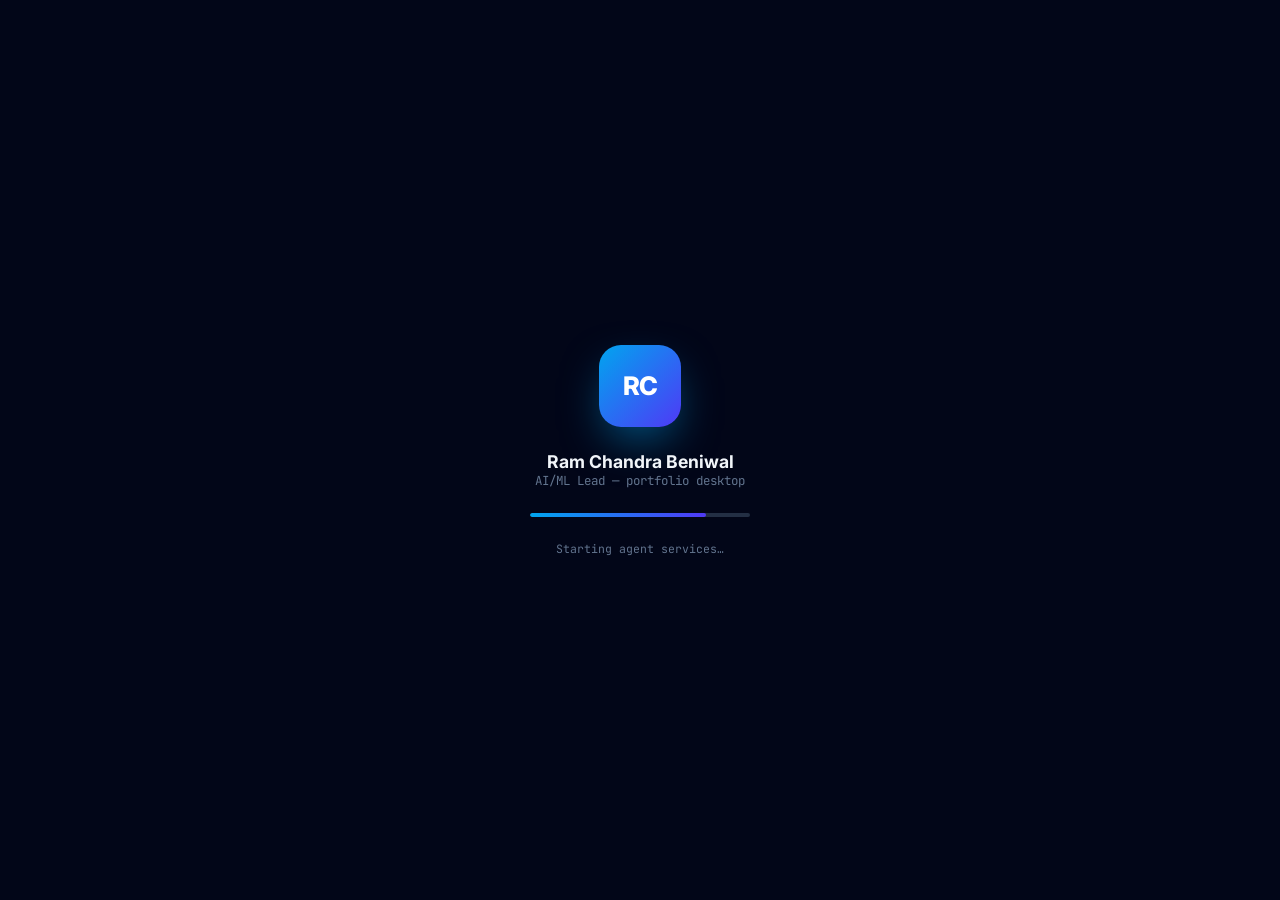
==== commit ccf2df59: "Match the pre-JS wallpaper attribute to the new default Co-authored-by: Cursor <cursoragent@cursor.c" ====
--- a/index.html
+++ b/index.html
@@ -23,7 +23,7 @@
 	<link rel="stylesheet" href="app/os.css">
 </head>
 
-<body data-wallpaper="nebula">
+<body data-wallpaper="bloom">
 	<!-- ================= boot ================= -->
 	<div id="boot">
 		<div class="boot-inner">
